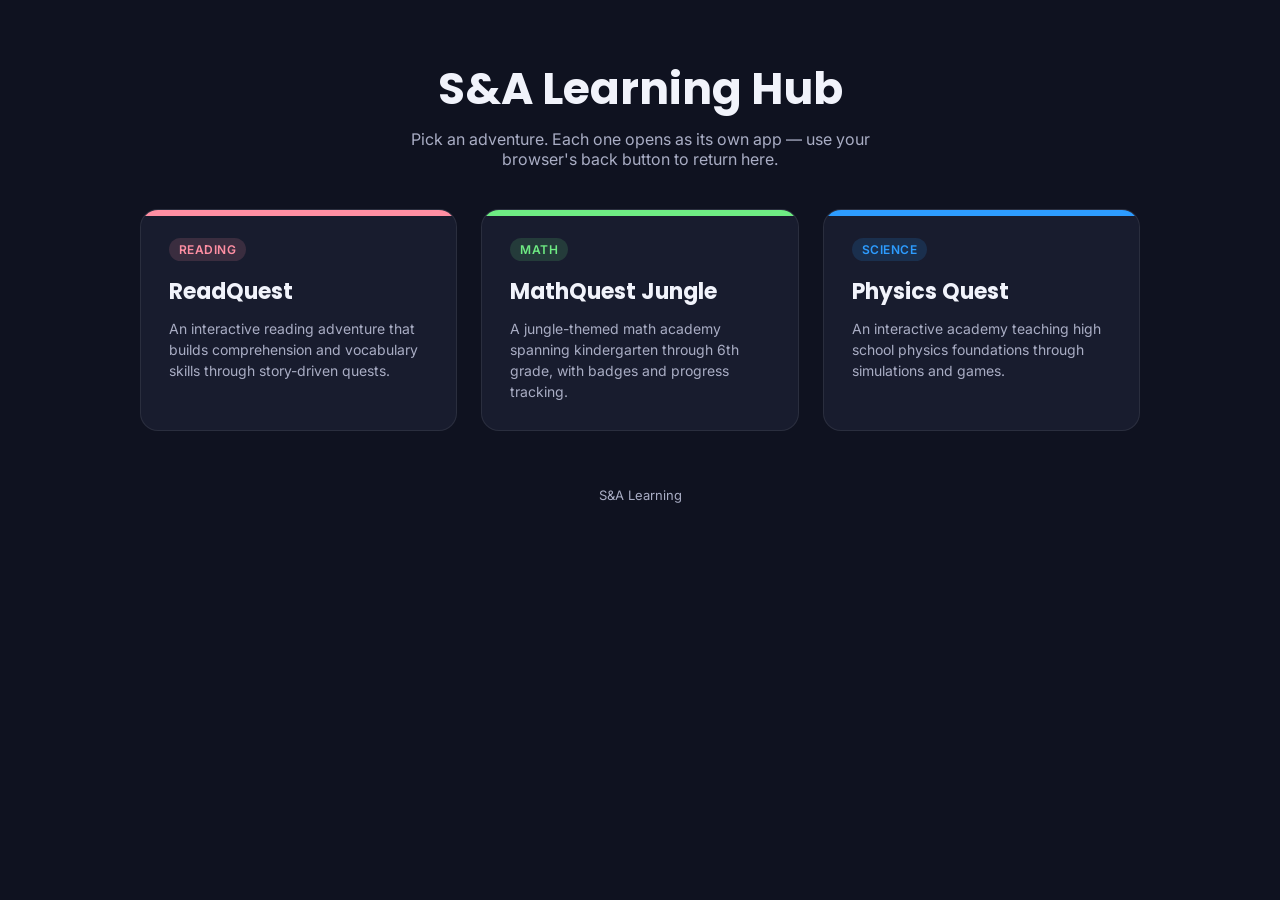
==== index.html @ 6ab0fefe "Initial commit: S&A Learning Hub with ReadQuest, MathQuest Jungle, and Physics Quest" ====
<!DOCTYPE html>
<html lang="en">
<head>
<meta charset="UTF-8">
<meta name="viewport" content="width=device-width, initial-scale=1.0">
<title>S&A Learning Hub</title>
<meta name="description" content="One home for ReadQuest, MathQuest Jungle, and Physics Quest.">
<link rel="preconnect" href="https://fonts.googleapis.com">
<link rel="preconnect" href="https://fonts.gstatic.com" crossorigin>
<link href="https://fonts.googleapis.com/css2?family=Poppins:wght@600;800&family=Inter:wght@400;500;600&display=swap" rel="stylesheet">
<style>
  :root{
    --bg:#0f1220; --card:#181c2e; --text:#f1f3fb; --muted:#a9adc4;
    --read:#ff8fa3; --math:#6EEB83; --physics:#2D9CFF;
  }
  *{box-sizing:border-box}
  body{
    margin:0; min-height:100vh; background:var(--bg); color:var(--text);
    font-family:'Inter',system-ui,sans-serif;
    display:flex; flex-direction:column; align-items:center;
    padding:56px 20px;
  }
  h1{
    font-family:'Poppins',sans-serif; font-size:clamp(28px,5vw,44px);
    margin:0 0 8px; text-align:center;
  }
  p.sub{ color:var(--muted); margin:0 0 40px; text-align:center; max-width:520px; }
  .grid{
    display:grid; gap:24px; width:100%; max-width:1000px;
    grid-template-columns:repeat(auto-fit,minmax(260px,1fr));
  }
  a.card{
    display:block; background:var(--card); border-radius:18px; padding:28px;
    text-decoration:none; color:var(--text);
    border:1px solid rgba(255,255,255,.08);
    transition:transform .15s ease, box-shadow .15s ease;
    position:relative; overflow:hidden;
  }
  a.card:hover{ transform:translateY(-4px); box-shadow:0 12px 28px rgba(0,0,0,.35); }
  a.card::before{
    content:""; position:absolute; inset:0 0 auto 0; height:6px;
  }
  .card.read::before{ background:var(--read); }
  .card.math::before{ background:var(--math); }
  .card.physics::before{ background:var(--physics); }
  .card h2{ font-family:'Poppins',sans-serif; font-size:22px; margin:8px 0 10px; }
  .card p{ color:var(--muted); font-size:14px; line-height:1.5; margin:0; }
  .tag{
    display:inline-block; font-size:12px; font-weight:600; letter-spacing:.04em;
    text-transform:uppercase; padding:4px 10px; border-radius:999px;
    margin-bottom:6px;
  }
  .card.read .tag{ background:rgba(255,143,163,.15); color:var(--read); }
  .card.math .tag{ background:rgba(110,235,131,.15); color:var(--math); }
  .card.physics .tag{ background:rgba(45,156,255,.15); color:var(--physics); }
  footer{ margin-top:56px; color:var(--muted); font-size:13px; }
</style>
</head>
<body>
  <h1>S&amp;A Learning Hub</h1>
  <p class="sub">Pick an adventure. Each one opens as its own app — use your browser's back button to return here.</p>

  <div class="grid">
    <a class="card read" href="read-quest/index.html">
      <span class="tag">Reading</span>
      <h2>ReadQuest</h2>
      <p>An interactive reading adventure that builds comprehension and vocabulary skills through story-driven quests.</p>
    </a>

    <a class="card math" href="math-jungle/index.html">
      <span class="tag">Math</span>
      <h2>MathQuest Jungle</h2>
      <p>A jungle-themed math academy spanning kindergarten through 6th grade, with badges and progress tracking.</p>
    </a>

    <a class="card physics" href="physics-quest/index.html">
      <span class="tag">Science</span>
      <h2>Physics Quest</h2>
      <p>An interactive academy teaching high school physics foundations through simulations and games.</p>
    </a>
  </div>

  <footer>S&amp;A Learning</footer>
</body>
</html>
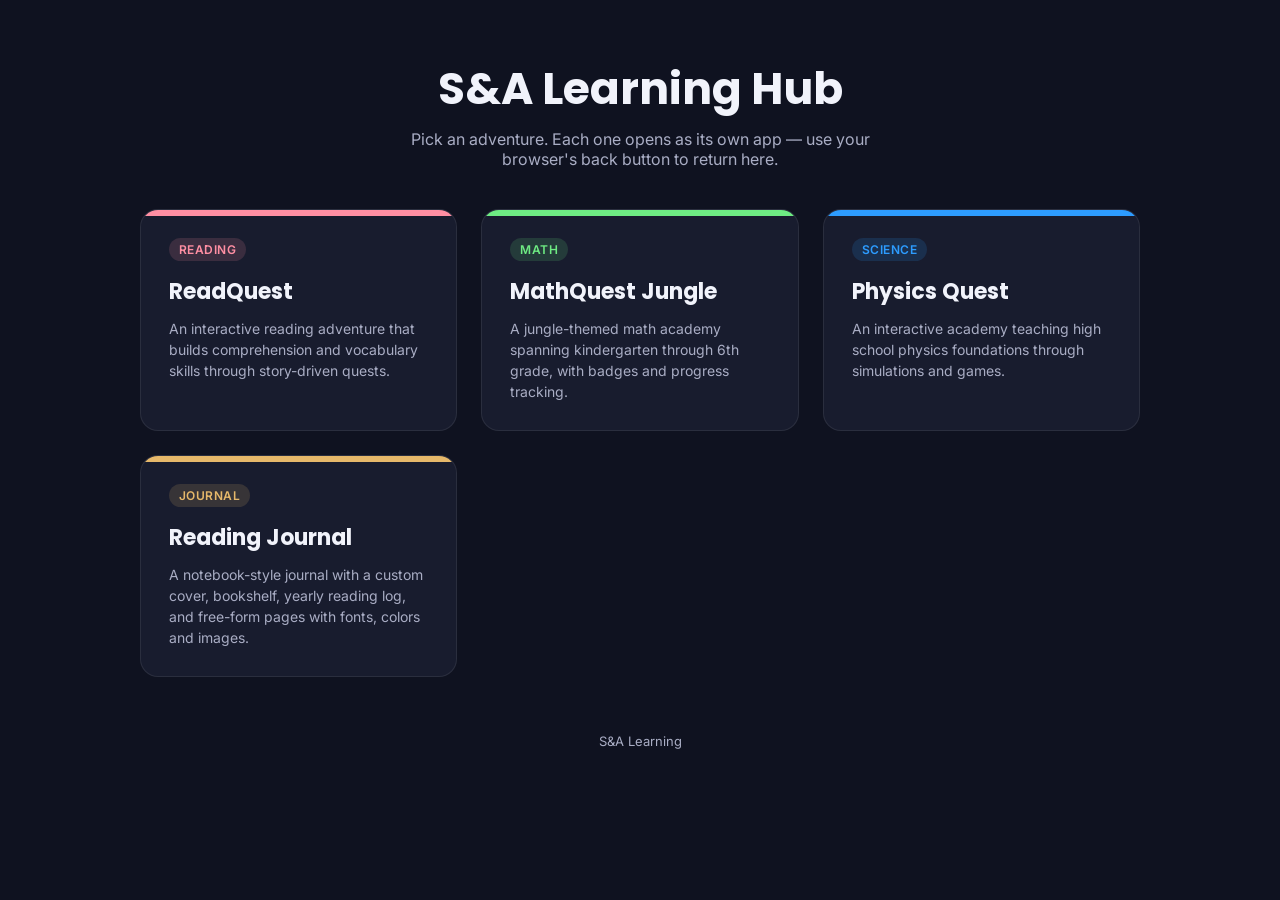
==== commit 5342d8a0: "Add Reading Journal app and link it from the hub Co-Authored-By: Claude Sonnet 5.5 <noreply@anthropi" ====
--- a/index.html
+++ b/index.html
@@ -4,14 +4,14 @@
 <meta charset="UTF-8">
 <meta name="viewport" content="width=device-width, initial-scale=1.0">
 <title>S&A Learning Hub</title>
-<meta name="description" content="One home for ReadQuest, MathQuest Jungle, and Physics Quest.">
+<meta name="description" content="One home for ReadQuest, MathQuest Jungle, Physics Quest, and Reading Journal.">
 <link rel="preconnect" href="https://fonts.googleapis.com">
 <link rel="preconnect" href="https://fonts.gstatic.com" crossorigin>
 <link href="https://fonts.googleapis.com/css2?family=Poppins:wght@600;800&family=Inter:wght@400;500;600&display=swap" rel="stylesheet">
 <style>
   :root{
     --bg:#0f1220; --card:#181c2e; --text:#f1f3fb; --muted:#a9adc4;
-    --read:#ff8fa3; --math:#6EEB83; --physics:#2D9CFF;
+    --read:#ff8fa3; --math:#6EEB83; --physics:#2D9CFF; --journal:#e6b86a;
   }
   *{box-sizing:border-box}
   body{
@@ -43,6 +43,7 @@
   .card.read::before{ background:var(--read); }
   .card.math::before{ background:var(--math); }
   .card.physics::before{ background:var(--physics); }
+  .card.journal::before{ background:var(--journal); }
   .card h2{ font-family:'Poppins',sans-serif; font-size:22px; margin:8px 0 10px; }
   .card p{ color:var(--muted); font-size:14px; line-height:1.5; margin:0; }
   .tag{
@@ -53,6 +54,7 @@
   .card.read .tag{ background:rgba(255,143,163,.15); color:var(--read); }
   .card.math .tag{ background:rgba(110,235,131,.15); color:var(--math); }
   .card.physics .tag{ background:rgba(45,156,255,.15); color:var(--physics); }
+  .card.journal .tag{ background:rgba(230,184,106,.15); color:var(--journal); }
   footer{ margin-top:56px; color:var(--muted); font-size:13px; }
 </style>
 </head>
@@ -78,6 +80,12 @@
       <h2>Physics Quest</h2>
       <p>An interactive academy teaching high school physics foundations through simulations and games.</p>
     </a>
+
+    <a class="card journal" href="reading-journal/index.html">
+      <span class="tag">Journal</span>
+      <h2>Reading Journal</h2>
+      <p>A notebook-style journal with a custom cover, bookshelf, yearly reading log, and free-form pages with fonts, colors and images.</p>
+    </a>
   </div>
 
   <footer>S&amp;A Learning</footer>
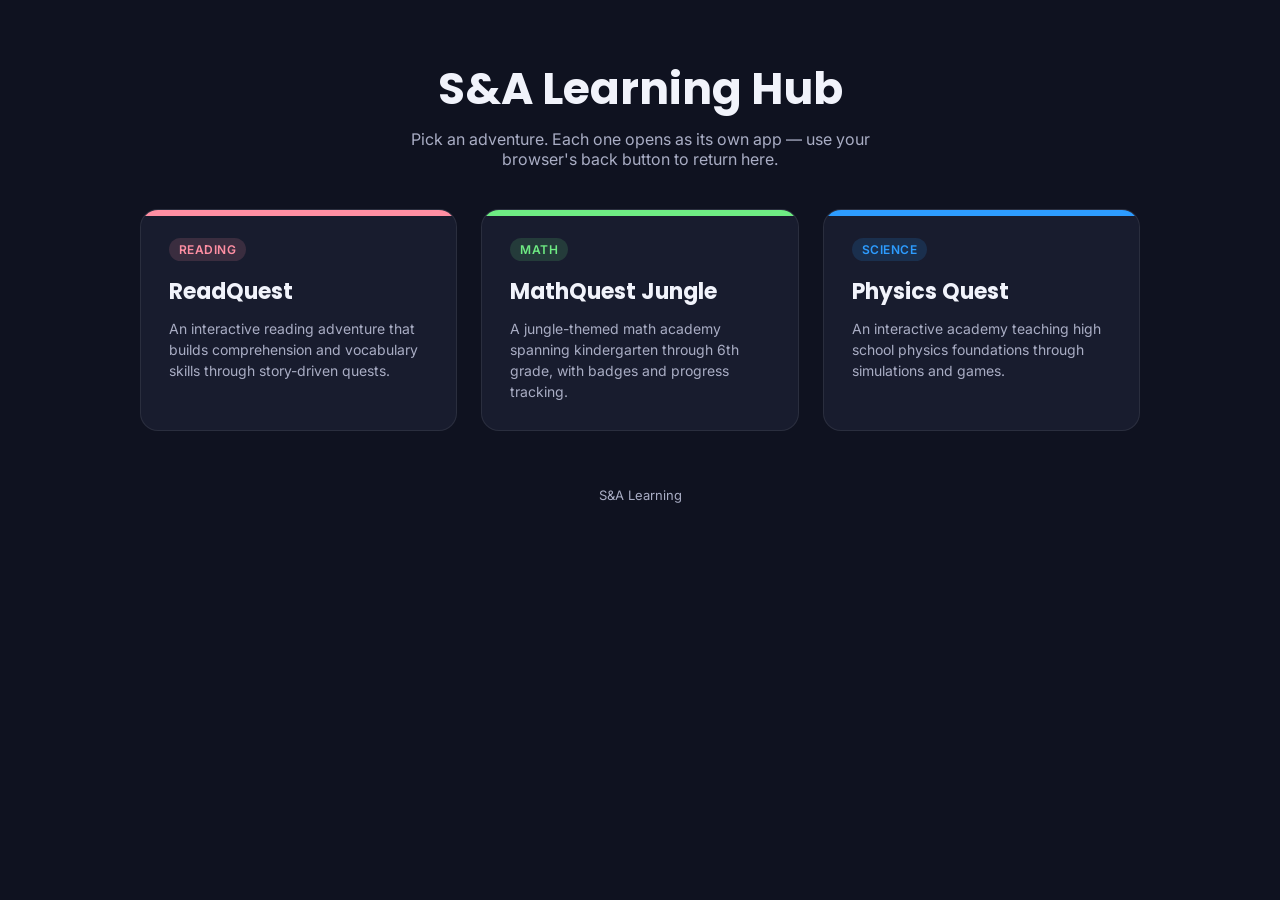
==== commit 7804ad60: "Remove Reading Journal from the public repo Co-Authored-By: Claude Sonnet 5.5 <noreply@anthropic.com" ====
--- a/index.html
+++ b/index.html
@@ -4,14 +4,14 @@
 <meta charset="UTF-8">
 <meta name="viewport" content="width=device-width, initial-scale=1.0">
 <title>S&A Learning Hub</title>
-<meta name="description" content="One home for ReadQuest, MathQuest Jungle, Physics Quest, and Reading Journal.">
+<meta name="description" content="One home for ReadQuest, MathQuest Jungle, and Physics Quest.">
 <link rel="preconnect" href="https://fonts.googleapis.com">
 <link rel="preconnect" href="https://fonts.gstatic.com" crossorigin>
 <link href="https://fonts.googleapis.com/css2?family=Poppins:wght@600;800&family=Inter:wght@400;500;600&display=swap" rel="stylesheet">
 <style>
   :root{
     --bg:#0f1220; --card:#181c2e; --text:#f1f3fb; --muted:#a9adc4;
-    --read:#ff8fa3; --math:#6EEB83; --physics:#2D9CFF; --journal:#e6b86a;
+    --read:#ff8fa3; --math:#6EEB83; --physics:#2D9CFF;
   }
   *{box-sizing:border-box}
   body{
@@ -43,7 +43,6 @@
   .card.read::before{ background:var(--read); }
   .card.math::before{ background:var(--math); }
   .card.physics::before{ background:var(--physics); }
-  .card.journal::before{ background:var(--journal); }
   .card h2{ font-family:'Poppins',sans-serif; font-size:22px; margin:8px 0 10px; }
   .card p{ color:var(--muted); font-size:14px; line-height:1.5; margin:0; }
   .tag{
@@ -54,7 +53,6 @@
   .card.read .tag{ background:rgba(255,143,163,.15); color:var(--read); }
   .card.math .tag{ background:rgba(110,235,131,.15); color:var(--math); }
   .card.physics .tag{ background:rgba(45,156,255,.15); color:var(--physics); }
-  .card.journal .tag{ background:rgba(230,184,106,.15); color:var(--journal); }
   footer{ margin-top:56px; color:var(--muted); font-size:13px; }
 </style>
 </head>
@@ -80,12 +78,6 @@
       <h2>Physics Quest</h2>
       <p>An interactive academy teaching high school physics foundations through simulations and games.</p>
     </a>
-
-    <a class="card journal" href="reading-journal/index.html">
-      <span class="tag">Journal</span>
-      <h2>Reading Journal</h2>
-      <p>A notebook-style journal with a custom cover, bookshelf, yearly reading log, and free-form pages with fonts, colors and images.</p>
-    </a>
   </div>
 
   <footer>S&amp;A Learning</footer>
